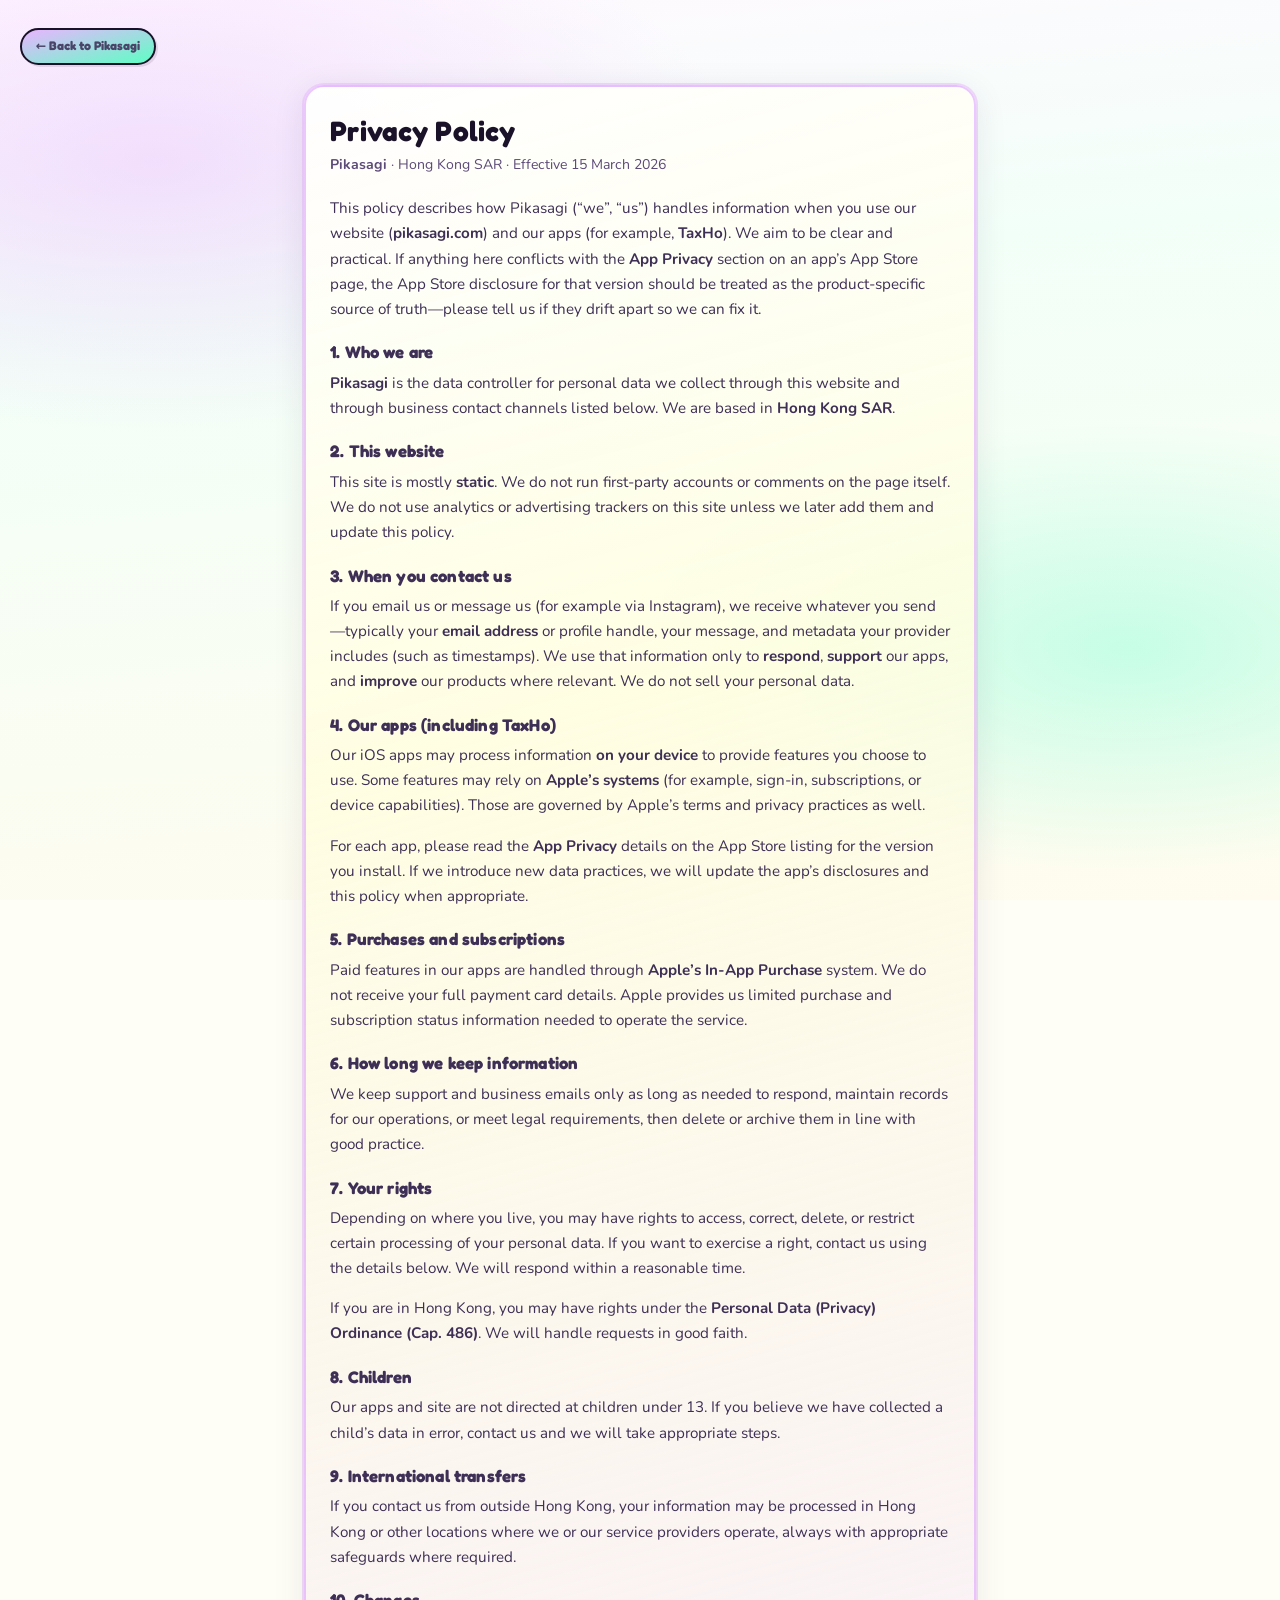
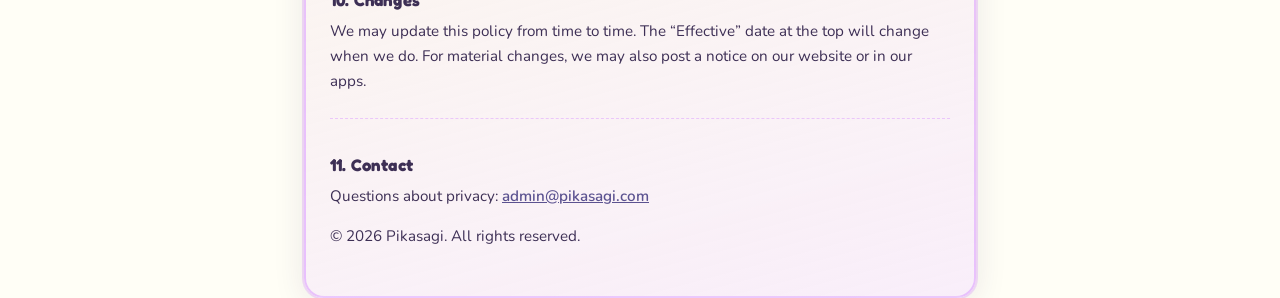
==== privacy.html @ faffb8f4 "website v1.0" ====
<!DOCTYPE html>
<html lang="en">
  <head>
    <meta charset="UTF-8" />
    <meta name="viewport" content="width=device-width, initial-scale=1.0" />
    <meta
      name="description"
      content="Privacy Policy for Pikasagi, Hong Kong SAR."
    />
    <title>Privacy Policy | Pikasagi</title>
    <link rel="icon" href="./image.png" type="image/png" />
    <link rel="apple-touch-icon" href="./image.png" />
    <link rel="preconnect" href="https://fonts.googleapis.com" />
    <link rel="preconnect" href="https://fonts.gstatic.com" crossorigin />
    <link
      href="https://fonts.googleapis.com/css2?family=Fredoka:wght@500;600;700&family=Nunito:wght@400;600;700&display=swap"
      rel="stylesheet"
    />
    <link rel="stylesheet" href="./styles.css" />
  </head>
  <body class="page-legal">
    <a class="legal-back" href="./index.html">← Back to Pikasagi</a>
    <article class="legal-doc">
      <h1>Privacy Policy</h1>
      <p class="legal-meta">
        <strong>Pikasagi</strong> · Hong Kong SAR · Effective 15 March 2026
      </p>

      <p>
        This policy describes how Pikasagi (“we”, “us”) handles information when
        you use our website (<strong>pikasagi.com</strong>) and our apps (for
        example, <strong>TaxHo</strong>). We aim to be clear and practical. If
        anything here conflicts with the <strong>App Privacy</strong> section on
        an app’s App Store page, the App Store disclosure for that version
        should be treated as the product-specific source of truth—please tell
        us if they drift apart so we can fix it.
      </p>

      <h2>1. Who we are</h2>
      <p>
        <strong>Pikasagi</strong> is the data controller for personal data we
        collect through this website and through business contact channels listed
        below. We are based in <strong>Hong Kong SAR</strong>.
      </p>

      <h2>2. This website</h2>
      <p>
        This site is mostly <strong>static</strong>. We do not run
        first-party accounts or comments on the page itself. We do not use
        analytics or advertising trackers on this site unless we later add them
        and update this policy.
      </p>

      <h2>3. When you contact us</h2>
      <p>
        If you email us or message us (for example via Instagram), we receive
        whatever you send—typically your <strong>email address</strong> or
        profile handle, your message, and metadata your provider includes (such
        as timestamps). We use that information only to <strong>respond</strong>,
        <strong>support</strong> our apps, and <strong>improve</strong> our
        products where relevant. We do not sell your personal data.
      </p>

      <h2>4. Our apps (including TaxHo)</h2>
      <p>
        Our iOS apps may process information <strong>on your device</strong> to
        provide features you choose to use. Some features may rely on
        <strong>Apple’s systems</strong> (for example, sign-in, subscriptions, or
        device capabilities). Those are governed by Apple’s terms and privacy
        practices as well.
      </p>
      <p>
        For each app, please read the <strong>App Privacy</strong> details on
        the App Store listing for the version you install. If we introduce new
        data practices, we will update the app’s disclosures and this policy
        when appropriate.
      </p>

      <h2>5. Purchases and subscriptions</h2>
      <p>
        Paid features in our apps are handled through <strong>Apple’s In-App
        Purchase</strong> system. We do not receive your full payment card
        details. Apple provides us limited purchase and subscription status
        information needed to operate the service.
      </p>

      <h2>6. How long we keep information</h2>
      <p>
        We keep support and business emails only as long as needed to respond,
        maintain records for our operations, or meet legal requirements, then
        delete or archive them in line with good practice.
      </p>

      <h2>7. Your rights</h2>
      <p>
        Depending on where you live, you may have rights to access, correct,
        delete, or restrict certain processing of your personal data. If you want
        to exercise a right, contact us using the details below. We will
        respond within a reasonable time.
      </p>
      <p>
        If you are in Hong Kong, you may have rights under the
        <strong>Personal Data (Privacy) Ordinance (Cap. 486)</strong>. We will
        handle requests in good faith.
      </p>

      <h2>8. Children</h2>
      <p>
        Our apps and site are not directed at children under 13. If you believe
        we have collected a child’s data in error, contact us and we will take
        appropriate steps.
      </p>

      <h2>9. International transfers</h2>
      <p>
        If you contact us from outside Hong Kong, your information may be
        processed in Hong Kong or other locations where we or our service
        providers operate, always with appropriate safeguards where required.
      </p>

      <h2>10. Changes</h2>
      <p>
        We may update this policy from time to time. The “Effective” date at the
        top will change when we do. For material changes, we may also post a
        notice on our website or in our apps.
      </p>

      <div class="legal-contact">
        <h2>11. Contact</h2>
        <p>
          Questions about privacy:
          <a href="mailto:admin@pikasagi.com">admin@pikasagi.com</a>
        </p>
        <p>© 2026 Pikasagi. All rights reserved.</p>
      </div>
    </article>
  </body>
</html>
---- styles.css ----
:root {
  /* Vibrant palette (original) — used on UI; backgrounds stay light */
  --mint: #7fffd4;
  --mint-hot: #5dffc4;
  --mint-deep: #5dffc4;
  --mint-soft: rgba(127, 255, 212, 0.42);
  --lavender: #e9b5ff;
  --lavender-hot: #d891ff;
  --lavender-deep: #d891ff;
  --lavender-soft: rgba(233, 181, 255, 0.42);
  --cream: #fffee0;
  --cream-deep: #fff8e8;
  --night: #2d1f4a;
  --night-deep: #1a1228;
  --ink-soft: #3d2f55;
  --ink-muted: #5c4a78;
  --neon-cyan: #00f5ff;
  --neon-pink: #ff4fc8;
  --neon-yellow: #fff959;
  --peach: #ffb8a8;
  --sticker-outline: #1a1228;
  --border-soft: rgba(26, 18, 40, 0.1);
  --font-display: "Fredoka", "Nunito", system-ui, sans-serif;
  --font-body: "Nunito", "Segoe UI", system-ui, sans-serif;
  --card-shadow:
    0 6px 32px rgba(45, 31, 74, 0.1),
    0 0 0 2px rgba(233, 181, 255, 0.45),
    0 1px 0 rgba(255, 255, 255, 0.9) inset;
}

* {
  box-sizing: border-box;
}

html,
body {
  margin: 0;
  padding: 0;
  width: 100%;
  height: 100%;
  scroll-behavior: smooth;
  font-family: var(--font-body);
  color: var(--ink-soft);
}

body {
  background-color: #fffef6;
  background-image:
    radial-gradient(ellipse 88% 58% at 12% 18%, var(--lavender-soft), transparent 52%),
    radial-gradient(ellipse 78% 52% at 88% 72%, var(--mint-soft), transparent 48%),
    radial-gradient(ellipse 65% 42% at 50% 100%, rgba(255, 184, 168, 0.32), transparent 44%),
    linear-gradient(175deg, #fff9ff 0%, #f2fff8 32%, #fffcef 100%);
  background-attachment: fixed;
  line-height: 1.65;
}

main {
  height: 100vh;
  overflow-y: auto;
  scroll-snap-type: y mandatory;
}

h1,
h2,
h3 {
  margin-top: 0;
  line-height: 1.15;
  font-family: var(--font-display);
  font-weight: 700;
  letter-spacing: 0.01em;
  color: var(--ink-soft);
}

h1 {
  color: var(--night-deep);
  font-size: clamp(1.65rem, 5.5vw, 2.75rem);
  margin-bottom: 0;
  text-shadow:
    2px 2px 0 #fff,
    -1px -1px 0 rgba(233, 181, 255, 0.6),
    0 0 28px rgba(255, 79, 200, 0.22);
}

.brand-pronunciation {
  display: block;
  margin-top: 0.35rem;
  font-family: var(--font-body);
  font-size: 0.82rem;
  font-weight: 700;
  letter-spacing: 0.04em;
  color: var(--ink-muted);
}

h2,
h3 {
  text-shadow: 1px 1px 0 rgba(255, 255, 255, 0.9);
}

h2 {
  font-size: clamp(1.35rem, 3.8vw, 2rem);
  margin-bottom: 0.75rem;
}

h3 {
  font-size: 1.05rem;
  margin-bottom: 0.45rem;
}

p {
  margin-top: 0;
}

.slide {
  position: relative;
  min-height: 100vh;
  padding: 2.5rem 1.5rem;
  display: grid;
  place-items: center;
  scroll-snap-align: start;
  overflow: hidden;
  background: linear-gradient(
    168deg,
    rgba(255, 255, 255, 0.97) 0%,
    rgba(210, 255, 238, 0.35) 48%,
    rgba(248, 235, 255, 0.5) 100%
  );
}

.slide:nth-child(2) {
  background: linear-gradient(
    168deg,
    rgba(255, 255, 255, 0.96) 0%,
    rgba(245, 230, 255, 0.42) 50%,
    rgba(255, 252, 232, 0.55) 100%
  );
}

.slide:nth-child(3) {
  background: linear-gradient(
    168deg,
    rgba(252, 248, 255, 0.95) 0%,
    rgba(200, 255, 236, 0.32) 45%,
    rgba(255, 250, 240, 0.65) 100%
  );
}

.slide:nth-child(4) {
  background: linear-gradient(
    168deg,
    rgba(240, 255, 248, 0.5) 0%,
    rgba(255, 245, 252, 0.45) 45%,
    rgba(255, 254, 235, 0.85) 100%
  );
}

.slide::before {
  content: "";
  position: absolute;
  inset: 0;
  background-image: linear-gradient(
      rgba(90, 86, 120, 0.04) 1px,
      transparent 1px
    ),
    linear-gradient(90deg, rgba(90, 86, 120, 0.04) 1px, transparent 1px);
  background-size: 20px 20px;
  pointer-events: none;
  opacity: 0.4;
}

.slide:nth-child(1)::after,
.slide:nth-child(2)::after,
.slide:nth-child(3)::after,
.slide:nth-child(4)::after {
  content: "";
  position: absolute;
  width: min(520px, 90vw);
  height: min(520px, 90vw);
  border-radius: 50%;
  filter: blur(80px);
  opacity: 0.45;
  pointer-events: none;
  z-index: 0;
}

.slide:nth-child(1)::after {
  background: radial-gradient(circle, var(--mint-soft), transparent 68%);
  top: -15%;
  right: -10%;
  opacity: 0.65;
}

.slide:nth-child(2)::after {
  background: radial-gradient(circle, var(--lavender-soft), transparent 68%);
  bottom: -20%;
  left: -15%;
  opacity: 0.65;
}

.slide:nth-child(3)::after {
  background: radial-gradient(
    circle,
    rgba(255, 184, 168, 0.5),
    transparent 70%
  );
  top: 10%;
  left: 50%;
  transform: translateX(-50%);
  opacity: 0.55;
}

.slide:nth-child(4)::after {
  background: radial-gradient(
    circle,
    rgba(0, 245, 255, 0.2),
    transparent 70%
  );
  bottom: -10%;
  right: 5%;
  opacity: 0.5;
}

.content-card {
  position: relative;
  z-index: 1;
  width: min(900px, 95%);
  padding: 2.5rem;
  border-radius: 24px;
  border: 2px solid rgba(216, 145, 255, 0.5);
  background: linear-gradient(
    165deg,
    rgba(255, 255, 255, 0.96) 0%,
    rgba(255, 254, 224, 0.88) 28%,
    rgba(180, 255, 230, 0.38) 58%,
    rgba(241, 220, 255, 0.55) 100%
  );
  box-shadow: var(--card-shadow);
  backdrop-filter: blur(10px);
}

.content-card > * {
  position: relative;
  z-index: 1;
}

.content-card::before {
  content: "";
  position: absolute;
  inset: 0;
  border-radius: 24px;
  pointer-events: none;
  background: linear-gradient(
    180deg,
    rgba(255, 255, 255, 0.5) 0%,
    transparent 38%
  );
  opacity: 1;
}

.content-card--hero::after {
  content: "✦";
  position: absolute;
  top: 0.35rem;
  right: 1.35rem;
  z-index: 2;
  font-size: 1.35rem;
  line-height: 1;
  color: var(--neon-pink);
  opacity: 0.9;
  text-shadow: 0 0 16px rgba(255, 79, 200, 0.45);
  pointer-events: none;
  animation: star-wiggle 4s ease-in-out infinite;
}

.content-card--hangout .hangout-header {
  display: flex;
  align-items: center;
  gap: 1.1rem;
  margin-bottom: 1.25rem;
}

.content-card--hangout .hangout-header-text h2 {
  margin-bottom: 0;
}

.content-card--hangout .hangout-header .eyebrow {
  margin-bottom: 0.35rem;
}

.brand-avatar {
  width: 80px;
  height: 80px;
  border-radius: 50%;
  object-fit: cover;
  border: 3px solid var(--sticker-outline);
  box-shadow:
    3px 3px 0 rgba(26, 18, 40, 0.1),
    0 0 20px rgba(233, 181, 255, 0.45);
  flex-shrink: 0;
}

.hangout-pill-list {
  list-style: none;
  margin: 1rem 0 0;
  padding: 0;
  display: flex;
  flex-wrap: wrap;
  gap: 0.5rem;
}

.hangout-pill-list li {
  margin: 0;
  padding: 0.35rem 0.75rem;
  font-size: 0.82rem;
  font-weight: 700;
  color: var(--sticker-outline);
  background: linear-gradient(100deg, rgba(255, 255, 255, 0.9), var(--mint));
  border: 2px solid var(--sticker-outline);
  border-radius: 999px;
  box-shadow: 2px 2px 0 rgba(26, 18, 40, 0.08);
}

@keyframes star-wiggle {
  0%,
  100% {
    transform: rotate(-8deg) scale(1);
  }
  50% {
    transform: rotate(8deg) scale(1.08);
  }
}

.title-stack {
  position: relative;
  z-index: 1;
  margin-bottom: 1rem;
}

.builder-tagline {
  margin: 0.85rem 0 0;
  font-family: var(--font-body);
  font-size: 1.05rem;
  font-weight: 600;
  font-style: italic;
  color: var(--ink-muted);
  letter-spacing: 0.01em;
  line-height: 1.4;
}

.tag-badge {
  display: inline-block;
  margin: 0.65rem 0 0;
  padding: 0.38rem 0.9rem;
  font-family: var(--font-display);
  font-size: 0.74rem;
  font-weight: 700;
  letter-spacing: 0.06em;
  text-transform: uppercase;
  color: var(--sticker-outline);
  background: linear-gradient(100deg, var(--neon-yellow), var(--mint-hot));
  border: 2px solid var(--sticker-outline);
  border-radius: 999px;
  box-shadow:
    3px 3px 0 rgba(26, 18, 40, 0.12),
    0 0 20px rgba(255, 79, 200, 0.2);
}

.name-origin {
  position: relative;
  z-index: 1;
  padding: 0.85rem 1rem;
  margin: 0 0 1rem;
  border-radius: 14px;
  border: 2px dashed rgba(216, 145, 255, 0.65);
  background: rgba(255, 255, 255, 0.72);
  font-size: 0.98rem;
}

.meta-line {
  margin: 0 0 0.25rem;
}

.birthday-note {
  margin: 0 0 1rem;
  font-size: 0.95rem;
  font-weight: 600;
  color: var(--ink-muted);
  letter-spacing: 0.02em;
}

.meta-pill {
  display: inline-block;
  padding: 0.25rem 0.65rem;
  font-family: var(--font-display);
  font-size: 0.62rem;
  font-weight: 700;
  letter-spacing: 0.08em;
  color: #fff;
  background: linear-gradient(95deg, var(--neon-pink), var(--lavender-hot));
  border: 2px solid var(--sticker-outline);
  border-radius: 999px;
  box-shadow:
    2px 2px 0 rgba(26, 18, 40, 0.12),
    0 0 16px rgba(255, 79, 200, 0.25);
}

.eyebrow {
  position: relative;
  z-index: 1;
  display: inline-block;
  margin-bottom: 0.5rem;
  text-transform: uppercase;
  letter-spacing: 0.12em;
  font-size: 0.65rem;
  font-weight: 700;
  font-family: var(--font-display);
  color: var(--sticker-outline);
  padding: 0.28rem 0.55rem;
  background: var(--neon-cyan);
  border: 2px solid var(--sticker-outline);
  border-radius: 999px;
  box-shadow: 2px 2px 0 rgba(26, 18, 40, 0.1);
}

.button {
  position: relative;
  z-index: 1;
  display: inline-block;
  margin-top: 1rem;
  padding: 0.72rem 1.3rem;
  border-radius: 999px;
  text-decoration: none;
  font-family: var(--font-display);
  font-size: 0.74rem;
  color: #fff;
  background: linear-gradient(180deg, var(--neon-pink) 0%, #e020a0 100%);
  border: 2px solid var(--sticker-outline);
  box-shadow:
    3px 3px 0 rgba(26, 18, 40, 0.14),
    0 0 28px rgba(255, 79, 200, 0.3);
  transition: transform 0.18s ease, box-shadow 0.18s ease;
}

.button:hover {
  transform: translateY(-2px);
  box-shadow:
    4px 4px 0 rgba(26, 18, 40, 0.12),
    0 0 36px rgba(0, 245, 255, 0.22);
}

.project-grid {
  display: grid;
  grid-template-columns: repeat(auto-fit, minmax(180px, 1fr));
  gap: 1rem;
}

.project-tile {
  position: relative;
  z-index: 1;
  padding: 0.6rem;
  border-radius: 18px;
  border: 2px solid rgba(216, 145, 255, 0.55);
  background: linear-gradient(
    160deg,
    rgba(255, 255, 255, 0.95) 0%,
    var(--mint) 38%,
    var(--lavender) 100%
  );
  box-shadow:
    0 4px 18px rgba(45, 31, 74, 0.08),
    inset 0 2px 0 rgba(255, 255, 255, 0.8);
  transition: transform 0.2s ease, box-shadow 0.2s ease;
}

.project-tile:hover {
  transform: translateY(-3px) rotate(-0.3deg);
  box-shadow:
    0 10px 22px rgba(45, 31, 74, 0.11),
    inset 0 2px 0 rgba(255, 255, 255, 0.8);
}

.project-tile::after {
  content: "✦";
  position: absolute;
  top: 0.45rem;
  right: 0.7rem;
  color: var(--neon-pink);
  font-size: 0.9rem;
  opacity: 0;
  transform: scale(0.8);
  transition: opacity 0.25s ease, transform 0.25s ease;
  pointer-events: none;
}

.project-tile:hover::after,
.project-tile.is-open::after {
  opacity: 0.95;
  transform: scale(1);
}

.project-tile a {
  color: #4a2d6e;
  font-weight: 700;
}

.project-tile a:hover {
  color: var(--neon-pink);
}

.project-grid--split {
  grid-template-columns: minmax(0, 1.25fr) minmax(0, 1fr);
  align-items: stretch;
}

@media (max-width: 640px) {
  .project-grid--split {
    grid-template-columns: 1fr;
  }
}

.product-title {
  margin: 0 0 0.5rem;
  font-size: 1.2rem;
  display: block;
}

.product-title--static {
  font-family: var(--font-display);
  font-weight: 700;
  letter-spacing: 0.01em;
  color: var(--ink-soft);
  text-shadow: 1px 1px 0 rgba(255, 255, 255, 0.9);
  padding: 0.15rem 0.55rem 0;
}

.toggle-hint--static {
  margin-top: 0;
  margin-bottom: 0.65rem;
  padding: 0 0.55rem;
}

.project-tile--soon p + p {
  margin-top: 0.65rem;
}

.project-toggle {
  display: block;
  width: 100%;
  text-align: left;
  background: transparent;
  border: none;
  padding: 0.45rem 0.55rem 0.3rem;
  cursor: pointer;
  color: inherit;
  font: inherit;
}

.project-toggle:focus-visible {
  outline: 2px dashed var(--neon-pink);
  outline-offset: 4px;
  border-radius: 12px;
}

.toggle-eyebrow {
  display: inline-block;
  margin-bottom: 0.35rem;
  padding: 0.16rem 0.48rem;
  border-radius: 999px;
  font-family: var(--font-display);
  font-size: 0.56rem;
  letter-spacing: 0.08em;
  text-transform: uppercase;
  color: #503265;
  background: rgba(255, 255, 255, 0.72);
}

.toggle-hint {
  display: block;
  margin-top: 0.15rem;
  color: var(--ink-muted);
  font-size: 0.9rem;
  font-weight: 600;
}

.product-title a,
.project-detail a {
  color: inherit;
  text-decoration: none;
  border-bottom: 3px solid var(--neon-pink);
  transition: color 0.15s ease, border-color 0.15s ease;
}

.product-title a:hover,
.project-detail a:hover {
  color: var(--neon-pink);
  border-bottom-color: var(--lavender-hot);
}

.project-detail {
  max-height: 0;
  overflow: hidden;
  opacity: 0;
  transform: translateY(-4px);
  transition:
    max-height 0.36s ease,
    opacity 0.22s ease,
    transform 0.24s ease;
}

.project-detail > p,
.project-detail > ul {
  margin-left: 0.55rem;
  margin-right: 0.55rem;
}

.project-tile.is-open .project-detail {
  max-height: 920px;
  opacity: 1;
  transform: translateY(0);
}

.click-sparkle {
  position: absolute;
  z-index: 2;
  color: var(--neon-pink);
  font-size: 1rem;
  pointer-events: none;
  animation: sparkle-pop 0.7s ease forwards;
}

@keyframes sparkle-pop {
  from {
    opacity: 0.9;
    transform: translate(-50%, 0) scale(0.65) rotate(-12deg);
  }
  to {
    opacity: 0;
    transform: translate(-50%, -20px) scale(1.25) rotate(12deg);
  }
}

.price-label {
  margin: 1rem 0 0.35rem;
  font-family: var(--font-display);
  font-size: 0.6rem;
  letter-spacing: 0.1em;
  text-transform: uppercase;
  color: var(--ink-muted);
}

.price-list {
  list-style: none;
  padding: 0;
  margin: 0 0 0.85rem;
  font-size: 0.95rem;
}

.price-list li + li {
  margin-top: 0.35rem;
}

.version-line {
  display: flex;
  flex-wrap: wrap;
  align-items: center;
  gap: 0.5rem 0.75rem;
  margin: 0 0 0.5rem;
}

.version-badge {
  display: inline-block;
  padding: 0.2rem 0.55rem;
  font-family: var(--font-display);
  font-size: 0.68rem;
  font-weight: 700;
  letter-spacing: 0.06em;
  color: var(--sticker-outline);
  background: var(--neon-yellow);
  border: 2px solid var(--sticker-outline);
  border-radius: 6px;
  box-shadow: 2px 2px 0 rgba(26, 18, 40, 0.1);
}

.version-caption {
  font-size: 0.88rem;
  font-weight: 600;
  color: var(--ink-muted);
}

.changelog-list {
  list-style: none;
  padding: 0;
  margin: 0 0 0.85rem;
  font-size: 0.92rem;
  line-height: 1.55;
}

.changelog-list li {
  margin: 0;
  padding: 0.55rem 0.65rem;
  border-radius: 10px;
  background: rgba(255, 255, 255, 0.55);
  border: 1px solid rgba(216, 145, 255, 0.35);
}

.changelog-list li + li {
  margin-top: 0.45rem;
}

.project-tile--soon {
  padding: 1.05rem 1.1rem;
  background: linear-gradient(
    165deg,
    rgba(255, 255, 255, 0.9) 0%,
    rgba(233, 181, 255, 0.35) 50%,
    rgba(127, 255, 212, 0.28) 100%
  );
}

.soon-badge {
  display: inline-block;
  margin: 0.75rem 0 0;
  padding: 0.32rem 0.65rem;
  font-family: var(--font-display);
  font-size: 0.58rem;
  font-weight: 700;
  letter-spacing: 0.1em;
  text-transform: uppercase;
  color: var(--sticker-outline);
  background: var(--neon-yellow);
  border: 2px solid var(--sticker-outline);
  border-radius: 999px;
  box-shadow: 2px 2px 0 rgba(26, 18, 40, 0.1);
}

.link-list {
  list-style: none;
  padding: 0;
  margin: 0;
}

.link-list li + li {
  margin-top: 0.45rem;
}

.link-list a {
  color: #5b5290;
  font-weight: 600;
  text-decoration: none;
  border-bottom: 1px dashed rgba(91, 82, 144, 0.35);
}

.link-list a:hover {
  color: var(--neon-pink);
  border-bottom-color: rgba(255, 79, 200, 0.45);
}

.slide-nav {
  position: fixed;
  right: 1.2rem;
  top: 50%;
  transform: translateY(-50%);
  z-index: 10;
  display: flex;
  flex-direction: column;
  gap: 0.55rem;
}

.dot {
  width: 12px;
  height: 12px;
  border-radius: 4px;
  border: 2px solid #fff;
  background: rgba(233, 181, 255, 0.75);
  box-shadow: 2px 2px 0 rgba(26, 18, 40, 0.1);
  transition: background 0.2s ease, box-shadow 0.2s ease, transform 0.2s ease;
}

.dot.active {
  background: var(--neon-yellow);
  border-color: var(--sticker-outline);
  box-shadow:
    2px 2px 0 rgba(26, 18, 40, 0.12),
    0 0 14px rgba(255, 79, 200, 0.35);
  transform: scale(1.12);
}

.glow {
  position: absolute;
  border-radius: 50%;
  filter: blur(40px);
  pointer-events: none;
  z-index: 0;
  animation: float-glow 12s ease-in-out infinite;
}

.glow--mint {
  width: 180px;
  height: 180px;
  left: 12%;
  top: 22%;
  background: rgba(127, 255, 212, 0.5);
  animation-delay: 0s;
}

.glow--lavender {
  width: 220px;
  height: 220px;
  right: 8%;
  bottom: 18%;
  background: rgba(233, 181, 255, 0.48);
  animation-delay: -4s;
}

@keyframes float-glow {
  0%,
  100% {
    transform: translate(0, 0) scale(1);
    opacity: 0.85;
  }
  50% {
    transform: translate(12px, -10px) scale(1.05);
    opacity: 1;
  }
}

.pixel-cloud {
  position: absolute;
  width: 108px;
  height: 72px;
  opacity: 0.42;
  image-rendering: pixelated;
  background-size: 12px 12px;
  background-image:
    linear-gradient(var(--cream) 100%, transparent 0),
    linear-gradient(90deg, var(--cream) 100%, transparent 0);
  filter: drop-shadow(0 0 14px rgba(233, 181, 255, 0.65));
  z-index: 0;
}

.cloud-one {
  left: 8%;
  top: 16%;
}

.cloud-two {
  right: 13%;
  bottom: 18%;
}

@media (max-width: 700px) {
  .slide-nav {
    right: 0.6rem;
  }

  .content-card {
    padding: 1.35rem;
  }

  .content-card--hangout .hangout-header {
    flex-direction: column;
    align-items: flex-start;
    text-align: left;
  }

  .brand-avatar {
    width: 72px;
    height: 72px;
  }
}

.site-footer {
  margin-top: 1.75rem;
  padding-top: 1.25rem;
  border-top: 1px dashed rgba(216, 145, 255, 0.45);
  text-align: center;
}

.footer-company,
.footer-legal,
.footer-copy {
  margin: 0 0 0.45rem;
  font-size: 0.88rem;
  color: var(--ink-muted);
}

.footer-legal {
  margin-bottom: 0.35rem;
}

.footer-legal a,
.footer-copy a {
  color: #5b5290;
  font-weight: 600;
  text-decoration: none;
  border-bottom: 1px dashed rgba(91, 82, 144, 0.35);
}

.footer-legal a:hover {
  color: var(--neon-pink);
}

.footer-copy {
  margin-bottom: 0;
  font-size: 0.82rem;
}

.page-legal {
  min-height: 100vh;
  margin: 0;
  padding: 1.75rem 1.25rem 3rem;
  background-color: #fffef6;
  background-image:
    radial-gradient(ellipse 88% 58% at 12% 18%, var(--lavender-soft), transparent 52%),
    radial-gradient(ellipse 78% 52% at 88% 72%, var(--mint-soft), transparent 48%),
    linear-gradient(175deg, #fff9ff 0%, #f2fff8 32%, #fffcef 100%);
  background-attachment: fixed;
}

.legal-back {
  display: inline-block;
  margin-bottom: 1.25rem;
  font-family: var(--font-display);
  font-size: 0.78rem;
  font-weight: 700;
  color: #4a4568;
  text-decoration: none;
  padding: 0.4rem 0.85rem;
  border-radius: 999px;
  border: 2px solid var(--sticker-outline);
  background: linear-gradient(165deg, var(--lavender) 0%, var(--mint-deep) 100%);
  box-shadow: 2px 2px 0 rgba(26, 18, 40, 0.1);
}

.legal-back:hover {
  transform: translateY(-1px);
}

.legal-doc {
  max-width: 42rem;
  margin: 0 auto;
  padding: 1.75rem 1.5rem 2rem;
  border-radius: 20px;
  border: 2px solid rgba(216, 145, 255, 0.5);
  background: linear-gradient(
    165deg,
    rgba(255, 255, 255, 0.96) 0%,
    rgba(255, 254, 224, 0.88) 35%,
    rgba(241, 220, 255, 0.45) 100%
  );
  box-shadow: var(--card-shadow);
  color: var(--ink-soft);
  line-height: 1.65;
}

.legal-doc h1 {
  font-size: clamp(1.35rem, 4vw, 1.75rem);
  margin-bottom: 0.35rem;
  color: var(--night-deep);
  text-shadow: none;
}

.legal-doc .legal-meta {
  margin: 0 0 1.25rem;
  font-size: 0.88rem;
  color: var(--ink-muted);
}

.legal-doc h2 {
  font-size: 1.05rem;
  margin: 1.35rem 0 0.5rem;
  text-shadow: none;
}

.legal-doc h3 {
  font-size: 0.95rem;
  font-family: var(--font-display);
  font-weight: 700;
  margin: 1rem 0 0.4rem;
  color: var(--ink-soft);
  text-shadow: none;
}

.legal-doc p,
.legal-doc li {
  font-size: 0.95rem;
}

.legal-doc ul {
  margin: 0.5rem 0 0;
  padding-left: 1.25rem;
}

.legal-doc li + li {
  margin-top: 0.35rem;
}

.legal-doc a {
  color: #5b5290;
  font-weight: 600;
}

.legal-doc .legal-contact {
  margin-top: 1.5rem;
  padding-top: 1rem;
  border-top: 1px dashed rgba(216, 145, 255, 0.45);
  font-size: 0.9rem;
}

@media (prefers-reduced-motion: reduce) {
  html {
    scroll-behavior: auto;
  }

  .glow {
    animation: none;
  }

  .content-card--hero::after {
    animation: none;
  }

  .button {
    transition: none;
  }

  .legal-back:hover {
    transform: none;
  }
}
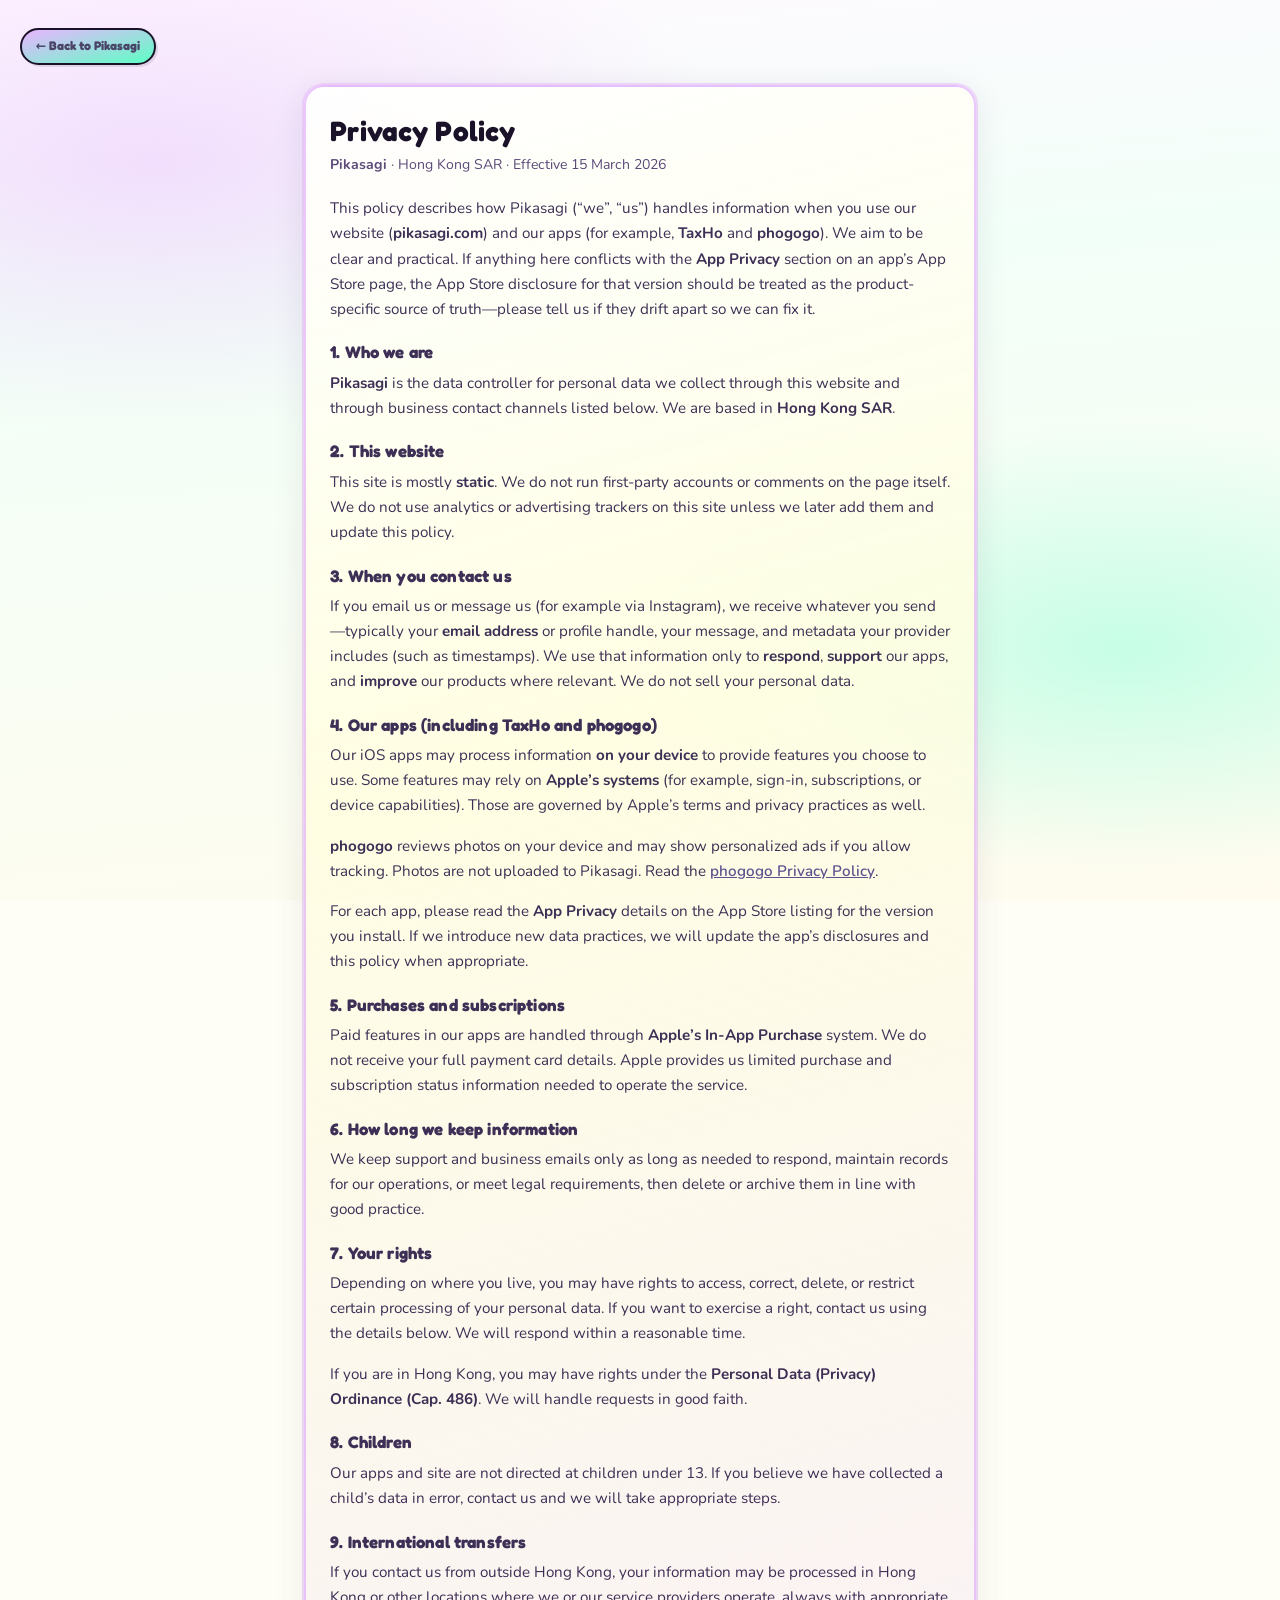
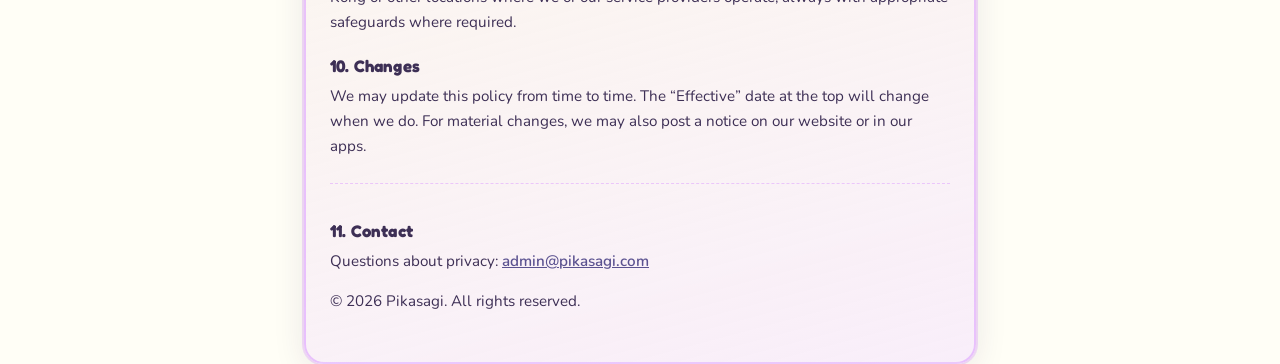
==== commit ca9fe50d: "add phogogo" ====
--- a/privacy.html
+++ b/privacy.html
@@ -29,7 +29,7 @@
       <p>
         This policy describes how Pikasagi (“we”, “us”) handles information when
         you use our website (<strong>pikasagi.com</strong>) and our apps (for
-        example, <strong>TaxHo</strong>). We aim to be clear and practical. If
+        example, <strong>TaxHo</strong> and <strong>phogogo</strong>). We aim to be clear and practical. If
         anything here conflicts with the <strong>App Privacy</strong> section on
         an app’s App Store page, the App Store disclosure for that version
         should be treated as the product-specific source of truth—please tell
@@ -61,13 +61,19 @@
         products where relevant. We do not sell your personal data.
       </p>
 
-      <h2>4. Our apps (including TaxHo)</h2>
+      <h2>4. Our apps (including TaxHo and phogogo)</h2>
       <p>
         Our iOS apps may process information <strong>on your device</strong> to
         provide features you choose to use. Some features may rely on
         <strong>Apple’s systems</strong> (for example, sign-in, subscriptions, or
         device capabilities). Those are governed by Apple’s terms and privacy
         practices as well.
+      </p>
+      <p>
+        <strong>phogogo</strong> reviews photos on your device and may show
+        personalized ads if you allow tracking. Photos are not uploaded to
+        Pikasagi. Read the
+        <a href="./phogogo-privacy.html">phogogo Privacy Policy</a>.
       </p>
       <p>
         For each app, please read the <strong>App Privacy</strong> details on
--- a/styles.css
+++ b/styles.css
@@ -716,6 +716,10 @@
   );
 }
 
+.project-toggle .soon-badge {
+  margin-top: 0.7rem;
+}
+
 .soon-badge {
   display: inline-block;
   margin: 0.75rem 0 0;
